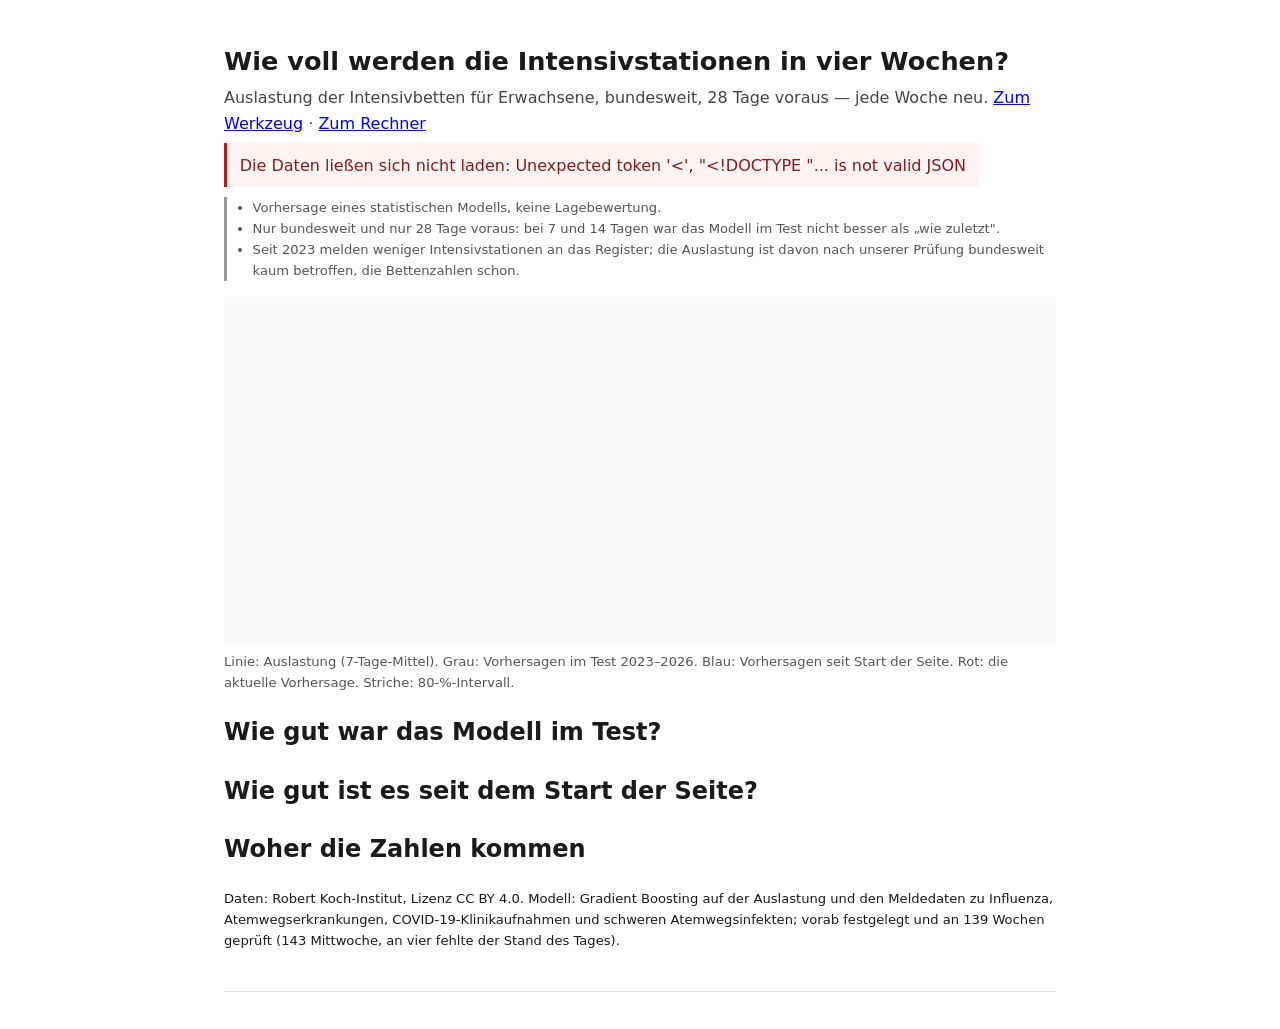
==== intensiv.html @ 01297229 "Stand b7f1c3e: Pflegepersonal im Rechner, Intensiv-Vorhersage, Links" ====
<!doctype html>
<html lang="de">
<head>
<meta charset="utf-8">
<meta name="viewport" content="width=device-width, initial-scale=1">
<title>Reformradar — Intensiv-Auslastung in 4 Wochen</title>
<link rel="stylesheet" href="stil.css">
<link rel="stylesheet" href="intensiv.css">
</head>
<body>
<header>
  <h1>Wie voll werden die Intensivstationen in vier Wochen?</h1>
  <p class="unterzeile">Auslastung der Intensivbetten für Erwachsene, bundesweit, 28 Tage voraus — jede Woche neu.
  <a href="index.html">Zum Werkzeug</a> · <a href="rechner.html">Zum Rechner</a></p>
</header>

<p id="veraltet" class="fehler" hidden></p>
<section id="vorhersage" aria-live="polite">
  <p id="hauptsatz">Die Vorhersage wird geladen …</p>
  <p id="urteil" class="urteil"></p>
  <p id="ausfall" class="hinweis" hidden></p>
</section>

<ul class="pflicht">
  <li>Vorhersage eines statistischen Modells, keine Lagebewertung.</li>
  <li>Nur bundesweit und nur 28 Tage voraus: bei 7 und 14 Tagen war das Modell im Test nicht besser als „wie zuletzt".</li>
  <li>Seit 2023 melden weniger Intensivstationen an das Register; die Auslastung ist davon nach unserer Prüfung bundesweit kaum betroffen, die Bettenzahlen schon.</li>
</ul>

<figure id="grafik-feld">
  <svg id="grafik" role="img" aria-label="Auslastung und Vorhersagen" viewBox="0 0 720 300"></svg>
  <figcaption>Linie: Auslastung (7-Tage-Mittel). Grau: Vorhersagen im Test 2023–2026. Blau: Vorhersagen
  seit Start der Seite. Rot: die aktuelle Vorhersage. Striche: 80-%-Intervall.</figcaption>
</figure>

<section id="bilanz-pruefung"><h2>Wie gut war das Modell im Test?</h2><p id="pruefung-text"></p></section>
<section id="bilanz-live"><h2>Wie gut ist es seit dem Start der Seite?</h2><p id="live-text"></p></section>
<section id="quellen-feld"><h2>Woher die Zahlen kommen</h2><ul id="quellen"></ul>
  <p class="text">Daten: Robert Koch-Institut, Lizenz CC BY 4.0. Modell: Gradient Boosting auf der Auslastung
  und den Meldedaten zu Influenza, Atemwegserkrankungen, COVID-19-Klinikaufnahmen und schweren
  Atemwegsinfekten; vorab festgelegt und an 139 Wochen geprüft (143 Mittwoche, an vier fehlte der Stand des Tages).</p></section>

<footer><span id="stand"></span></footer>
<script type="module" src="intensiv_app.js"></script>
</body>
</html>
---- stil.css ----
:root { --gross: 2.6rem; --klein: 0.82rem; }
body { font: 16px/1.6 system-ui, sans-serif; max-width: 52rem; margin: 0 auto;
       padding: 1.5rem 1rem; color: #1a1a1a; background: #fff; }
h1 { font-size: 1.6rem; margin-bottom: .2rem; }
.unterzeile { color: #444; margin-top: 0; }
form { display: flex; gap: 1rem; flex-wrap: wrap; margin: 1.5rem 0;
       padding: .8rem; background: #f4f4f4; border-radius: 6px; }
label { display: flex; flex-direction: column; font-size: var(--klein); gap: .25rem;
        min-width: 0; }
label[hidden] { display: none; }
select { font-size: 1rem; padding: .3rem; max-width: 100%; }
#sache-feld { flex: 1 1 18rem; }

.urteil { font-size: 1.25rem; font-weight: 600; margin: 1.2rem 0 1rem; }
.zeile { display: flex; gap: 1rem; align-items: baseline;
         border-top: 1px solid #e3e3e3; padding: .7rem 0; }
.zeile.ergebnis { border-top: 2px solid #333; }
.zahl { font-size: var(--gross); font-weight: 700; min-width: 6.5rem; flex-shrink: 0;
        text-align: right; font-variant-numeric: tabular-nums; }
.zahl.wort { font-size: 1.1rem; }
.zahl.beobachtet { color: #1e3a8a; } .zahl.alterung { color: #3f6212; }
.zahl.einwohner { color: #475569; }
.zahl.rest { color: #7c2d12; }      .zahl.pruefung { color: #777; }
.zahl.pruefung.nicht_geprueft { color: #92400e; }
.text { font-size: var(--klein); }
.text b { font-size: .95rem; display: block; }
button.hilfe { font-size: var(--klein); border: 1px solid #bbb; background: #fff;
               border-radius: 50%; width: 1.4rem; height: 1.4rem; cursor: pointer; }
.leicht { margin: .5rem 0 0; padding: .7rem; background: #f4f4f4;
          border-left: 3px solid #555; font-size: .95rem; line-height: 1.8; }
.fehler { padding: .8rem; background: #fef2f2; border-left: 3px solid #b91c1c;
          color: #7f1d1d; }
footer { margin-top: 2.5rem; border-top: 1px solid #ddd; padding-top: .8rem;
         font-size: .78rem; color: #555; }
@media (max-width: 30rem) {
  :root { --gross: 1.9rem; }
  .zahl { min-width: 4.8rem; }
}
@media print { form, button.hilfe { display: none; } }

fieldset { border: 0; padding: 0; margin: 0; display: flex; gap: 1rem; flex-wrap: wrap; flex: 1 1 100%; }
legend { font-weight: 600; font-size: var(--klein); margin-bottom: .3rem; }
label.schalter { flex-direction: row; align-items: center; gap: .4rem; flex-wrap: wrap; }
label.schalter .beleg { flex-basis: 100%; }
.pflicht { font-size: var(--klein); color: #555; border-left: 3px solid #999; padding-left: .6rem; }
.hinweis { font-size: var(--klein); color: #555; }
.beleg { display: block; font-size: var(--klein); color: #666; max-width: 22rem; line-height: 1.35; }
.wege { margin: 1rem 0 0; padding: .8rem 0 0; border-top: 1px solid #ddd; }
.wege ul { list-style: none; padding: 0; margin: .5rem 0; }
.wege li { margin: .2rem 0; }
.wege .wegzahl { display: inline-block; min-width: 6.5rem; text-align: right; margin-right: .6rem;
  font-variant-numeric: tabular-nums; font-weight: 600; }
.kennzeichnung { margin: 0 0 1rem; padding: .7rem .9rem; border-left: 4px solid #b26b00;
  background: #fff7ea; font-size: var(--klein); }
.kennzeichnung b { display: block; margin-bottom: .2rem; }

#pflege { margin-top: 2.5rem; padding-top: 1.5rem; border-top: 2px solid #333; }
.pflege-tabelle { border-collapse: collapse; margin: .8rem 0 1.2rem; font-variant-numeric: tabular-nums; }
.pflege-tabelle th, .pflege-tabelle td { padding: .25rem .8rem; text-align: right; }
.pflege-tabelle th:first-child { text-align: left; font-weight: 400; }
.pflege-tabelle .summe { border-top: 1px solid #999; font-weight: 600; }
.zahl.haeufigkeit { color: #7c2d12; } .zahl.start { color: #1e3a8a; }
---- intensiv.css ----
/* Zusatz-Stil der Intensiv-Seite (nach stil.css geladen); hält stil.css der anderen Seiten unberührt */
ul.pflicht { padding-left: 1.6rem; }
#grafik { width: 100%; height: auto; background: #fafafa; }
#grafik .gitter { stroke: #e5e5e5; } #grafik .achse { font-size: 11px; fill: #666; }
#grafik .verlauf { fill: none; stroke: #1a1a1a; stroke-width: 1.5; }
#grafik .intervall { stroke-width: 1; } #grafik .pruefung { stroke: #bbb; fill: #bbb; }
#grafik .live { stroke: #1e3a8a; fill: #1e3a8a; } #grafik .aktuell { stroke: #b91c1c; fill: #b91c1c; }
figcaption { font-size: var(--klein); color: #555; }
#grafik-feld { margin: 1rem 0; }
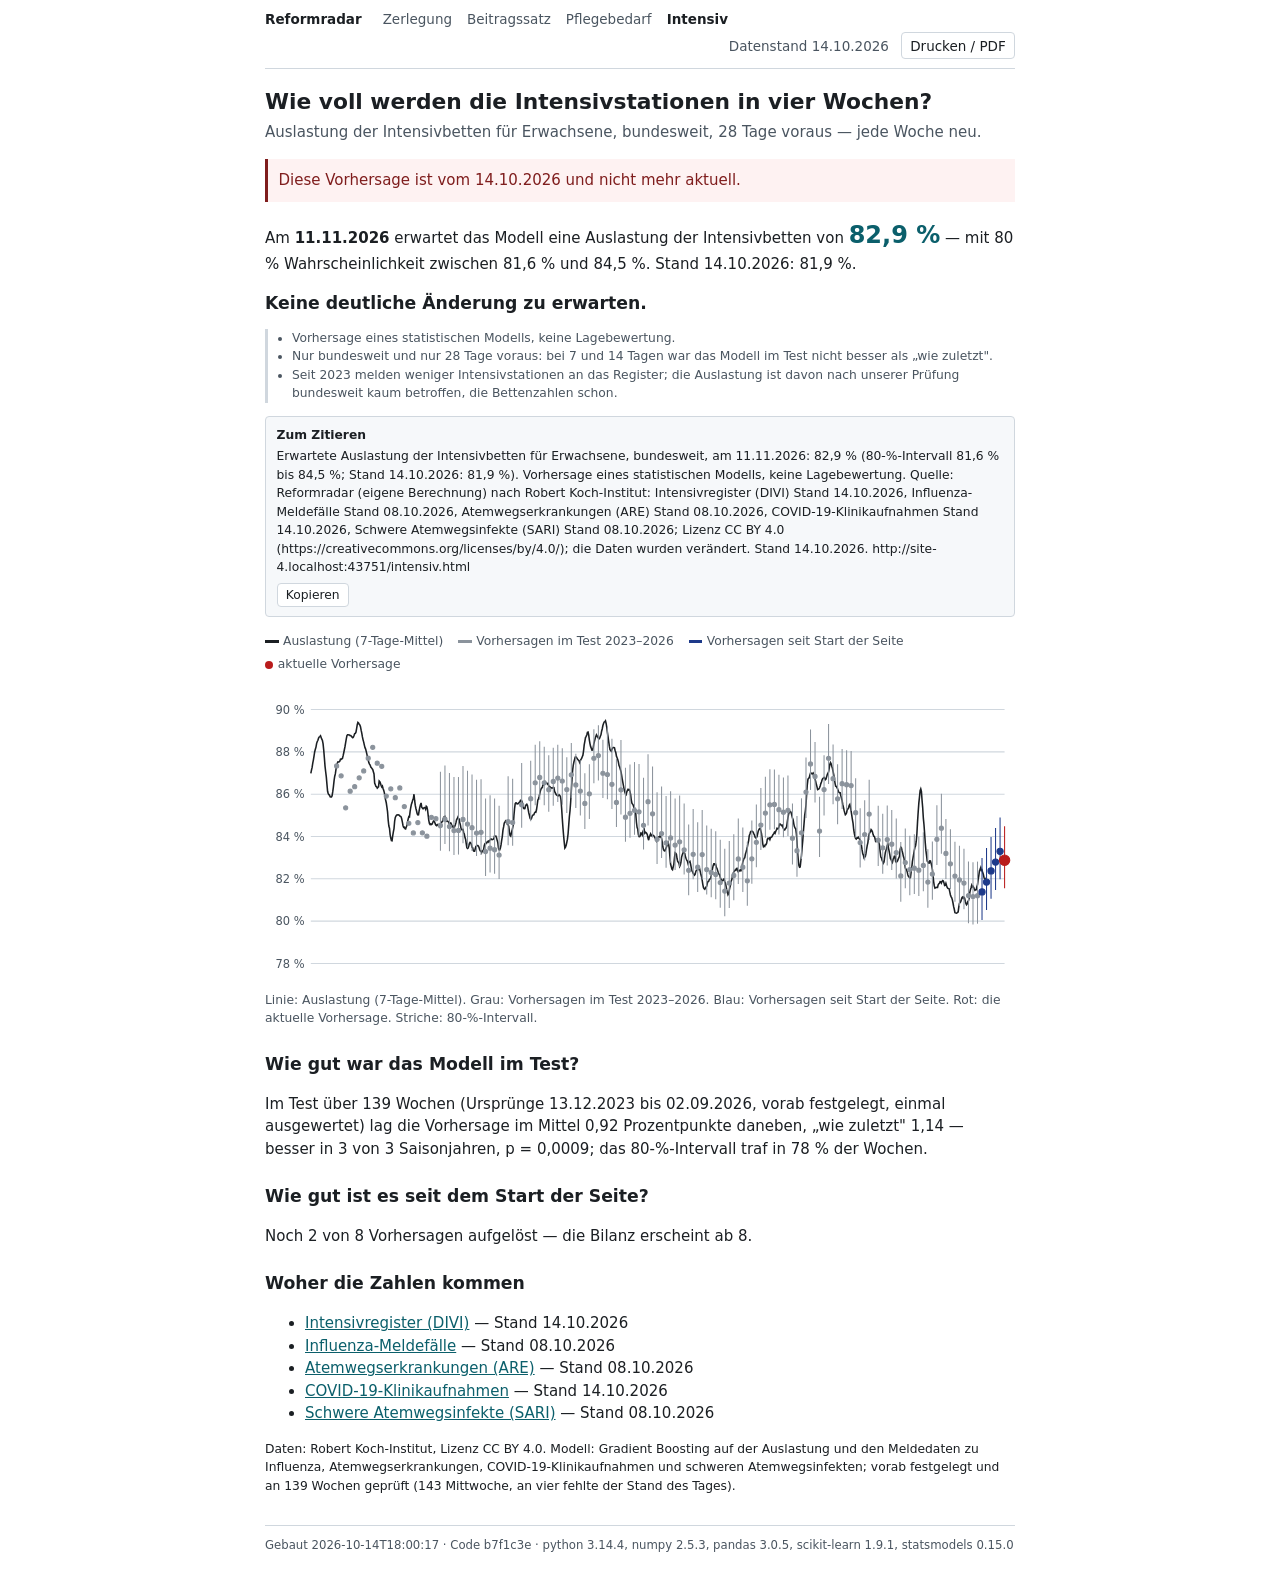
==== commit 20d8f7a0: "Seiten: UX-Gestaltung (Kopfzeile, hell/dunkel, Zitierzeile mit Permalink, Druckansicht) — Stand dc45" ====
--- a/intensiv.html
+++ b/intensiv.html
@@ -8,10 +8,16 @@
 <link rel="stylesheet" href="intensiv.css">
 </head>
 <body>
+<nav class="kopf" aria-label="Reformradar">
+  <a class="marke" href="index.html">Reformradar</a>
+  <a href="index.html">Zerlegung</a><a href="rechner.html#beitragssatz">Beitragssatz</a>
+  <a href="rechner.html#pflege">Pflegebedarf</a><a aria-current="page" href="intensiv.html">Intensiv</a>
+  <span class="kopf-rechts"><span id="datenstand"></span>
+  <button type="button" id="drucken">Drucken / PDF</button></span>
+</nav>
 <header>
   <h1>Wie voll werden die Intensivstationen in vier Wochen?</h1>
-  <p class="unterzeile">Auslastung der Intensivbetten für Erwachsene, bundesweit, 28 Tage voraus — jede Woche neu.
-  <a href="index.html">Zum Werkzeug</a> · <a href="rechner.html">Zum Rechner</a></p>
+  <p class="unterzeile">Auslastung der Intensivbetten für Erwachsene, bundesweit, 28 Tage voraus — jede Woche neu.</p>
 </header>
 
 <p id="veraltet" class="fehler" hidden></p>
@@ -27,8 +33,15 @@
   <li>Seit 2023 melden weniger Intensivstationen an das Register; die Auslastung ist davon nach unserer Prüfung bundesweit kaum betroffen, die Bettenzahlen schon.</li>
 </ul>
 
+<div class="zitat" id="zitat" hidden><p class="zitat-titel">Zum Zitieren</p><p class="zitat-text"></p><button type="button" class="kopieren">Kopieren</button><span class="kopier-status" aria-live="polite"></span></div>
+
 <figure id="grafik-feld">
+  <p class="legende"><span><span class="muster verlauf"></span>Auslastung (7-Tage-Mittel)</span>
+  <span><span class="muster pruefung"></span>Vorhersagen im Test 2023–2026</span>
+  <span><span class="muster live"></span>Vorhersagen seit Start der Seite</span>
+  <span><span class="muster aktuell"></span>aktuelle Vorhersage</span></p>
   <svg id="grafik" role="img" aria-label="Auslastung und Vorhersagen" viewBox="0 0 720 300"></svg>
+  <p id="grafik-laedt">Die Grafik wird geladen …</p>
   <figcaption>Linie: Auslastung (7-Tage-Mittel). Grau: Vorhersagen im Test 2023–2026. Blau: Vorhersagen
   seit Start der Seite. Rot: die aktuelle Vorhersage. Striche: 80-%-Intervall.</figcaption>
 </figure>
@@ -41,6 +54,7 @@
   Atemwegsinfekten; vorab festgelegt und an 139 Wochen geprüft (143 Mittwoche, an vier fehlte der Stand des Tages).</p></section>
 
 <footer><span id="stand"></span></footer>
+<script type="module" src="rahmen.js"></script>
 <script type="module" src="intensiv_app.js"></script>
 </body>
 </html>
--- a/stil.css
+++ b/stil.css
@@ -1,62 +1,144 @@
-:root { --gross: 2.6rem; --klein: 0.82rem; }
-body { font: 16px/1.6 system-ui, sans-serif; max-width: 52rem; margin: 0 auto;
-       padding: 1.5rem 1rem; color: #1a1a1a; background: #fff; }
-h1 { font-size: 1.6rem; margin-bottom: .2rem; }
-.unterzeile { color: #444; margin-top: 0; }
-form { display: flex; gap: 1rem; flex-wrap: wrap; margin: 1.5rem 0;
-       padding: .8rem; background: #f4f4f4; border-radius: 6px; }
-label { display: flex; flex-direction: column; font-size: var(--klein); gap: .25rem;
-        min-width: 0; }
+/* Reformradar — gemeinsamer Stil (UX-Spec 2026-10-16 § 3). Farben NUR über Variablen; Kontrast prüft
+   scripts/pruefe_kontrast.py. Intensiv-Eigenes (Grafik) steht in intensiv.css. */
+:root {
+  --text: #1b1f23; --gedaempft: #4a5560; --linie: #d0d7de; --flaeche: #ffffff; --flaeche-2: #f6f8fa;
+  --akzent: #0b5f6b; --beobachtet: #1e3a8a; --alterung: #3f6212; --einwohner: #475569; --rest: #9a3412;
+  --pruefung: #5f6670; --nicht-geprueft: #92400e; --fehler-text: #7f1d1d; --fehler-flaeche: #fef2f2;
+  --hinweis-flaeche: #fff7ea; --hinweis-rand: #b26b00;
+  --grafik-verlauf: #1b1f23; --grafik-pruefung: #8b939c; --grafik-live: #1e3a8a; --grafik-aktuell: #b91c1c;
+  --gross: 2.3rem; --klein: 0.82rem; --lesen: 52rem; --breit: 72rem;
+  color-scheme: light dark;
+}
+@media (prefers-color-scheme: dark) {
+  :root {
+    --text: #e6edf3; --gedaempft: #9da7b1; --linie: #30363d; --flaeche: #0d1117; --flaeche-2: #161b22;
+    --akzent: #56b6c2; --beobachtet: #8fb3ff; --alterung: #9ccc65; --einwohner: #a8b3c2; --rest: #f0a070;
+    --pruefung: #9aa1a9; --nicht-geprueft: #e3a857; --fehler-text: #ffb4b4; --fehler-flaeche: #3b1418;
+    --hinweis-flaeche: #2b2110; --hinweis-rand: #e3a857;
+    --grafik-verlauf: #e6edf3; --grafik-pruefung: #6e7681; --grafik-live: #8fb3ff; --grafik-aktuell: #ff7b72;
+  }
+}
+* { box-sizing: border-box; }
+html { font-size: 15px; }
+body { font: 1rem/1.5 system-ui, "Segoe UI", sans-serif; margin: 0 auto; padding: 0 1rem 2rem;
+       max-width: var(--lesen); color: var(--text); background: var(--flaeche); }
+body.breit { max-width: var(--breit); }
+a { color: var(--akzent); }
+.zahl, table, output, .wegzahl { font-variant-numeric: tabular-nums; }
+
+/* Kopfzeile */
+nav.kopf { display: flex; flex-wrap: wrap; align-items: baseline; gap: .2rem 1rem; padding: .6rem 0;
+           border-bottom: 1px solid var(--linie); font-size: .9rem; }
+nav.kopf a { text-decoration: none; color: var(--gedaempft); }
+nav.kopf a:hover, nav.kopf a:focus-visible { color: var(--akzent); text-decoration: underline; }
+nav.kopf a[aria-current="page"] { color: var(--text); font-weight: 600; }
+nav.kopf .marke { color: var(--text); font-weight: 700; margin-right: .4rem; }
+.kopf-rechts { margin-left: auto; display: flex; gap: .8rem; align-items: baseline; color: var(--gedaempft); }
+button { font: inherit; color: var(--text); background: var(--flaeche); border: 1px solid var(--linie);
+         border-radius: 4px; padding: .15rem .55rem; cursor: pointer; }
+button:hover { border-color: var(--akzent); }
+h1 { font-size: 1.45rem; margin: 1.1rem 0 .2rem; }
+h2 { font-size: 1.15rem; margin: 1.6rem 0 .4rem; }
+h3 { font-size: 1rem; margin: 1.4rem 0 .3rem; }
+.unterzeile { color: var(--gedaempft); margin-top: 0; }
+
+/* Formulare */
+form { display: flex; gap: .8rem 1.2rem; flex-wrap: wrap; margin: 1rem 0; padding: .7rem 0;
+       border-top: 1px solid var(--linie); border-bottom: 1px solid var(--linie); }
+label { display: flex; flex-direction: column; font-size: var(--klein); gap: .2rem; min-width: 0; }
 label[hidden] { display: none; }
-select { font-size: 1rem; padding: .3rem; max-width: 100%; }
+select { font-size: .95rem; padding: .2rem; max-width: 100%; color: var(--text); background: var(--flaeche);
+         border: 1px solid var(--linie); border-radius: 4px; }
+select[hidden] { display: none; }
+.einzelwert { font-size: .95rem; color: var(--text); padding: .2rem 0; }
 #sache-feld { flex: 1 1 18rem; }
+fieldset { border: 0; padding: 0; margin: 0; display: flex; gap: .7rem 1.2rem; flex-wrap: wrap; flex: 1 1 100%; }
+legend { font-weight: 600; font-size: var(--klein); margin-bottom: .2rem; color: var(--text); }
+label.schalter { flex-direction: row; align-items: center; gap: .4rem; flex-wrap: wrap; }
+label.schalter .beleg { flex-basis: 100%; }
+output { font-weight: 600; color: var(--text); }
+input[type="range"] { accent-color: var(--akzent); }
+.beleg { display: block; font-size: .78rem; color: var(--gedaempft); max-width: 24rem; line-height: 1.35; }
 
-.urteil { font-size: 1.25rem; font-weight: 600; margin: 1.2rem 0 1rem; }
-.zeile { display: flex; gap: 1rem; align-items: baseline;
-         border-top: 1px solid #e3e3e3; padding: .7rem 0; }
-.zeile.ergebnis { border-top: 2px solid #333; }
-.zahl { font-size: var(--gross); font-weight: 700; min-width: 6.5rem; flex-shrink: 0;
-        text-align: right; font-variant-numeric: tabular-nums; }
-.zahl.wort { font-size: 1.1rem; }
-.zahl.beobachtet { color: #1e3a8a; } .zahl.alterung { color: #3f6212; }
-.zahl.einwohner { color: #475569; }
-.zahl.rest { color: #7c2d12; }      .zahl.pruefung { color: #777; }
-.zahl.pruefung.nicht_geprueft { color: #92400e; }
+/* Ergebnis */
+.urteil { font-size: 1.15rem; font-weight: 600; margin: .9rem 0 .7rem; }
+.zeile { display: flex; gap: .9rem; align-items: baseline; border-top: 1px solid var(--linie); padding: .5rem 0; }
+.zeile.ergebnis { border-top: 2px solid var(--text); }
+.zahl { font-size: var(--gross); font-weight: 700; min-width: 6.2rem; flex-shrink: 0; text-align: right;
+        line-height: 1.1; }
+.zahl.wort { font-size: 1.05rem; }
+.zahl.beobachtet, .zahl.start { color: var(--beobachtet); } .zahl.alterung { color: var(--alterung); }
+.zahl.einwohner { color: var(--einwohner); } .zahl.rest, .zahl.haeufigkeit { color: var(--rest); }
+.zahl.pruefung { color: var(--pruefung); } .zahl.pruefung.nicht_geprueft { color: var(--nicht-geprueft); }
 .text { font-size: var(--klein); }
 .text b { font-size: .95rem; display: block; }
-button.hilfe { font-size: var(--klein); border: 1px solid #bbb; background: #fff;
-               border-radius: 50%; width: 1.4rem; height: 1.4rem; cursor: pointer; }
-.leicht { margin: .5rem 0 0; padding: .7rem; background: #f4f4f4;
-          border-left: 3px solid #555; font-size: .95rem; line-height: 1.8; }
-.fehler { padding: .8rem; background: #fef2f2; border-left: 3px solid #b91c1c;
-          color: #7f1d1d; }
-footer { margin-top: 2.5rem; border-top: 1px solid #ddd; padding-top: .8rem;
-         font-size: .78rem; color: #555; }
-@media (max-width: 30rem) {
-  :root { --gross: 1.9rem; }
-  .zahl { min-width: 4.8rem; }
-}
-@media print { form, button.hilfe { display: none; } }
-
-fieldset { border: 0; padding: 0; margin: 0; display: flex; gap: 1rem; flex-wrap: wrap; flex: 1 1 100%; }
-legend { font-weight: 600; font-size: var(--klein); margin-bottom: .3rem; }
-label.schalter { flex-direction: row; align-items: center; gap: .4rem; flex-wrap: wrap; }
-label.schalter .beleg { flex-basis: 100%; }
-.pflicht { font-size: var(--klein); color: #555; border-left: 3px solid #999; padding-left: .6rem; }
-.hinweis { font-size: var(--klein); color: #555; }
-.beleg { display: block; font-size: var(--klein); color: #666; max-width: 22rem; line-height: 1.35; }
-.wege { margin: 1rem 0 0; padding: .8rem 0 0; border-top: 1px solid #ddd; }
+button.hilfe { font-size: var(--klein); border-radius: 50%; width: 1.4rem; height: 1.4rem; padding: 0; }
+.leicht { margin: .4rem 0 0; padding: .6rem; background: var(--flaeche-2); border-left: 3px solid var(--gedaempft);
+          font-size: .95rem; line-height: 1.8; }
+.fehler { padding: .7rem; background: var(--fehler-flaeche); border-left: 3px solid var(--fehler-text);
+          color: var(--fehler-text); }
+.link-hinweis { padding: .5rem .7rem; background: var(--hinweis-flaeche); border-left: 3px solid var(--hinweis-rand);
+                font-size: var(--klein); }
+.pflicht { font-size: var(--klein); color: var(--gedaempft); border-left: 3px solid var(--linie); padding-left: .6rem; }
+.hinweis { font-size: var(--klein); color: var(--gedaempft); }
+.wege { margin: 1rem 0 0; padding: .8rem 0 0; border-top: 1px solid var(--linie); }
 .wege ul { list-style: none; padding: 0; margin: .5rem 0; }
 .wege li { margin: .2rem 0; }
-.wege .wegzahl { display: inline-block; min-width: 6.5rem; text-align: right; margin-right: .6rem;
-  font-variant-numeric: tabular-nums; font-weight: 600; }
-.kennzeichnung { margin: 0 0 1rem; padding: .7rem .9rem; border-left: 4px solid #b26b00;
-  background: #fff7ea; font-size: var(--klein); }
+.wege .wegzahl { display: inline-block; min-width: 6.2rem; text-align: right; margin-right: .6rem; font-weight: 600; }
+.kennzeichnung { margin: 0 0 1rem; padding: .6rem .8rem; border-left: 4px solid var(--hinweis-rand);
+                 background: var(--hinweis-flaeche); font-size: var(--klein); }
 .kennzeichnung b { display: block; margin-bottom: .2rem; }
+.pflege-tabelle { border-collapse: collapse; margin: .6rem 0 1rem; }
+.pflege-tabelle th, .pflege-tabelle td { padding: .2rem .7rem; text-align: right; border-bottom: 1px solid var(--linie); }
+.pflege-tabelle th:first-child { text-align: left; font-weight: 400; }
+.pflege-tabelle .summe { border-top: 1px solid var(--text); font-weight: 600; }
 
-#pflege { margin-top: 2.5rem; padding-top: 1.5rem; border-top: 2px solid #333; }
-.pflege-tabelle { border-collapse: collapse; margin: .8rem 0 1.2rem; font-variant-numeric: tabular-nums; }
-.pflege-tabelle th, .pflege-tabelle td { padding: .25rem .8rem; text-align: right; }
-.pflege-tabelle th:first-child { text-align: left; font-weight: 400; }
-.pflege-tabelle .summe { border-top: 1px solid #999; font-weight: 600; }
-.zahl.haeufigkeit { color: #7c2d12; } .zahl.start { color: #1e3a8a; }
+/* Zitierkasten */
+.zitat { margin: .9rem 0; padding: .6rem .7rem; background: var(--flaeche-2); border: 1px solid var(--linie);
+         border-radius: 4px; font-size: var(--klein); }
+.zitat[hidden] { display: none; }
+.zitat .zitat-titel { font-weight: 600; margin: 0 0 .2rem; }
+.zitat .zitat-text { margin: 0 0 .4rem; user-select: all; overflow-wrap: anywhere; }
+.kopier-status { margin-left: .5rem; color: var(--gedaempft); }
+.druck-einstellungen { display: none; }
+
+/* Zwei Spalten ab Bürobreite */
+.spalten { display: grid; gap: 0 2rem; }
+.spalte-ergebnis { order: -1; }
+@media (min-width: 64rem) {
+  .spalten { grid-template-columns: minmax(0, 1fr) minmax(0, 1fr); }
+  .spalte-ergebnis { order: 0; }
+  .spalte-ergebnis.klebt { position: sticky; top: .8rem; align-self: start; }
+}
+section.abschnitt { border-top: 2px solid var(--text); margin-top: 2rem; padding-top: .4rem; }
+
+/* Handy-Leiste */
+.leiste { position: fixed; left: 0; right: 0; bottom: 0; padding: .45rem 1rem; background: var(--flaeche-2);
+          border-top: 1px solid var(--linie); font-weight: 600; font-variant-numeric: tabular-nums; }
+.leiste:empty { display: none; }
+@media (min-width: 64rem) { .leiste { display: none; } }
+@media (max-width: 30rem) { :root { --gross: 1.8rem; } .zahl { min-width: 4.6rem; } }
+
+footer { margin-top: 2rem; border-top: 1px solid var(--linie); padding-top: .7rem; font-size: .78rem;
+         color: var(--gedaempft); }
+
+@media print {
+  :root {
+    --text: #1b1f23; --gedaempft: #4a5560; --linie: #d0d7de; --flaeche: #ffffff; --flaeche-2: #ffffff;
+    --akzent: #0b5f6b; --beobachtet: #1e3a8a; --alterung: #3f6212; --einwohner: #475569; --rest: #9a3412;
+    --pruefung: #5f6670; --nicht-geprueft: #92400e; --fehler-text: #7f1d1d; --fehler-flaeche: #ffffff;
+    --hinweis-flaeche: #ffffff; --hinweis-rand: #b26b00;
+    --grafik-verlauf: #1b1f23; --grafik-pruefung: #8b939c; --grafik-live: #1e3a8a; --grafik-aktuell: #b91c1c;
+  }
+  @page { size: A4 portrait; margin: 15mm; }
+  html { font-size: 10pt; }
+  body { max-width: none; padding: 0; }
+  nav.kopf, form, button.hilfe, button.kopieren, .kopier-status, .leiste, .leicht, #drucken { display: none !important; }
+  .druck-einstellungen { display: block; font-size: var(--klein); }
+  .spalten { display: block; }
+  .spalte-ergebnis.klebt { position: static; }
+  .zitat, .zeile { break-inside: avoid; }
+  .zeile { padding: .3rem 0; }
+  h2, h3 { break-after: avoid; }
+  a { color: inherit; text-decoration: none; }
+}
--- a/intensiv.css
+++ b/intensiv.css
@@ -1,9 +1,21 @@
 /* Zusatz-Stil der Intensiv-Seite (nach stil.css geladen); hält stil.css der anderen Seiten unberührt */
 ul.pflicht { padding-left: 1.6rem; }
-#grafik { width: 100%; height: auto; background: #fafafa; }
-#grafik .gitter { stroke: #e5e5e5; } #grafik .achse { font-size: 11px; fill: #666; }
-#grafik .verlauf { fill: none; stroke: #1a1a1a; stroke-width: 1.5; }
-#grafik .intervall { stroke-width: 1; } #grafik .pruefung { stroke: #bbb; fill: #bbb; }
-#grafik .live { stroke: #1e3a8a; fill: #1e3a8a; } #grafik .aktuell { stroke: #b91c1c; fill: #b91c1c; }
-figcaption { font-size: var(--klein); color: #555; }
-#grafik-feld { margin: 1rem 0; }
+#grafik-feld { margin: 1rem 0; position: relative; }
+#grafik { width: 100%; height: auto; aspect-ratio: 720 / 300; display: block; }
+#grafik .gitter { stroke: var(--linie); } #grafik .achse { font-size: 11px; fill: var(--gedaempft); }
+#grafik .verlauf { fill: none; stroke: var(--grafik-verlauf); stroke-width: 1.5; }
+#grafik .intervall { stroke-width: 1; }
+#grafik .pruefung { stroke: var(--grafik-pruefung); fill: var(--grafik-pruefung); }
+#grafik .live { stroke: var(--grafik-live); fill: var(--grafik-live); }
+#grafik .aktuell { stroke: var(--grafik-aktuell); fill: var(--grafik-aktuell); }
+#grafik-laedt { position: absolute; inset: 2rem 0 auto 0; text-align: center; color: var(--gedaempft); }
+.legende { font-size: var(--klein); color: var(--gedaempft); display: flex; flex-wrap: wrap; gap: .3rem 1rem; margin: 0 0 .3rem; }
+.legende .muster { display: inline-block; width: .9rem; height: .2rem; vertical-align: middle; margin-right: .3rem; }
+.legende .muster.verlauf { background: var(--grafik-verlauf); }
+.legende .muster.pruefung { background: var(--grafik-pruefung); }
+.legende .muster.live { background: var(--grafik-live); }
+.legende .muster.aktuell { background: var(--grafik-aktuell); height: .55rem; width: .55rem; border-radius: 50%; }
+.hauptzahl { font-size: 1.6rem; font-weight: 700; color: var(--akzent); font-variant-numeric: tabular-nums; }
+figcaption { font-size: var(--klein); color: var(--gedaempft); }
+#bilanz-pruefung p, #bilanz-live p { font-variant-numeric: tabular-nums; }
+@media print { #grafik-laedt { display: none; } }
